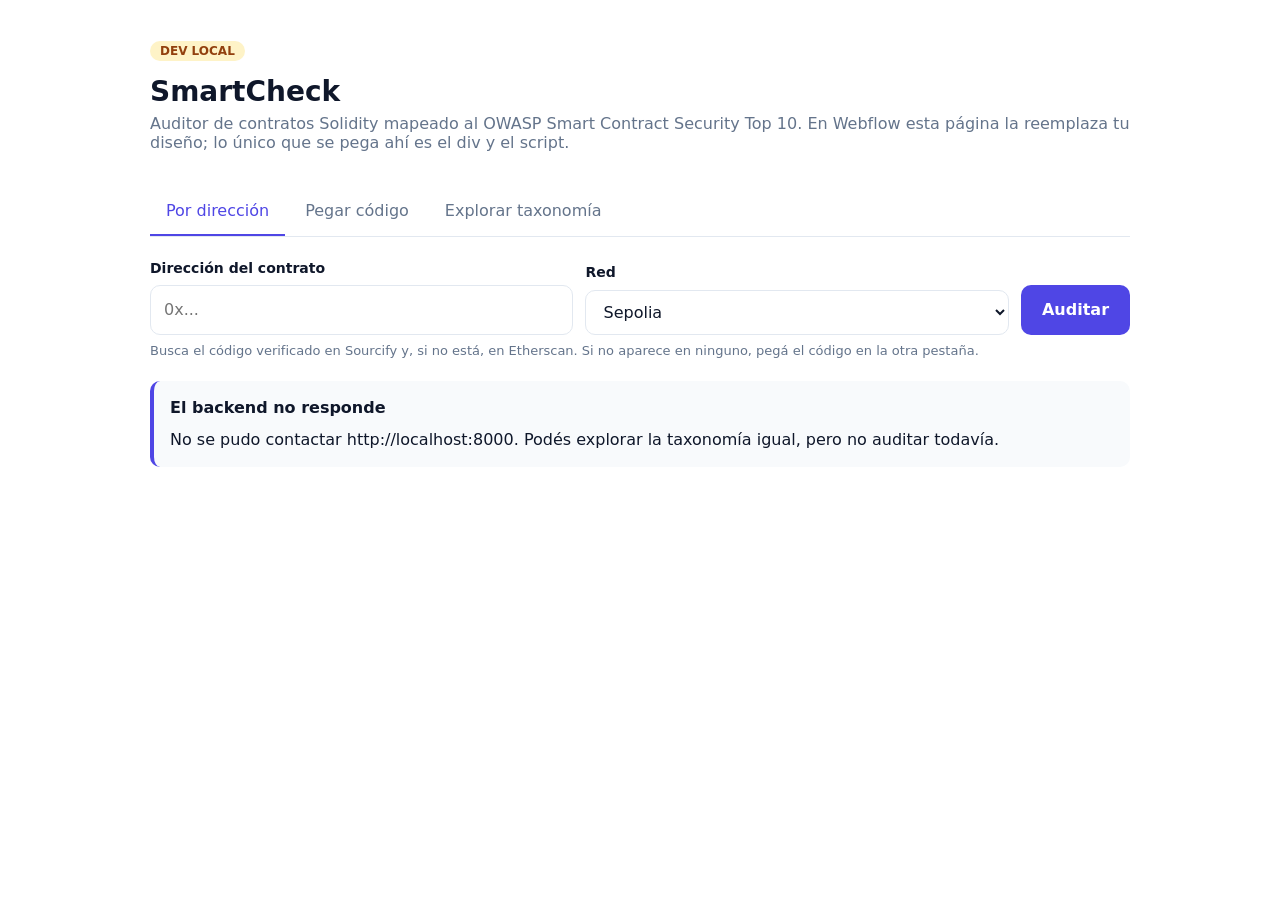
==== index.html @ c464e057 "Add vanilla-JS frontend for Webflow deployment No build step on purpose: Webflow cannot host a Vite " ====
<!doctype html>
<html lang="es">
  <head>
    <meta charset="utf-8" />
    <meta name="viewport" content="width=device-width, initial-scale=1" />
    <title>SmartCheck — dev local</title>

    <!--
      Harness de desarrollo local. NO se despliega: replica lo que hace Webflow
      con los snippets de webflow/ para poder iterar sin publicar cada cambio.

      Uso:  python -m http.server 3000     (desde la raiz del repo)
            http://localhost:3000
    -->
    <script>
      // En Webflow esto sale de webflow/head.html
      window.SMARTCHECK_API = "http://localhost:8000";
    </script>

    <link rel="stylesheet" href="./src/app.css" />
    <style>
      body {
        margin: 0;
        padding: 40px 20px;
        font-family:
          system-ui, -apple-system, "Segoe UI", Roboto, Helvetica, Arial, sans-serif;
        background: #fff;
        color: #0f172a;
      }
      .dev-header {
        max-width: 980px;
        margin: 0 auto 28px;
      }
      .dev-header h1 {
        margin: 0 0 6px;
        font-size: 1.75rem;
      }
      .dev-header p {
        margin: 0;
        color: #64748b;
      }
      .dev-badge {
        display: inline-block;
        margin-bottom: 14px;
        padding: 3px 10px;
        border-radius: 999px;
        background: #fef3c7;
        color: #92400e;
        font-size: 0.75rem;
        font-weight: 700;
        text-transform: uppercase;
      }
      @media (prefers-color-scheme: dark) {
        body {
          background: #0f172a;
          color: #f1f5f9;
        }
        .dev-header p {
          color: #94a3b8;
        }
      }
    </style>
  </head>
  <body>
    <div class="dev-header">
      <span class="dev-badge">dev local</span>
      <h1>SmartCheck</h1>
      <p>
        Auditor de contratos Solidity mapeado al OWASP Smart Contract Security
        Top 10. En Webflow esta página la reemplaza tu diseño; lo único que se
        pega ahí es el div y el script.
      </p>
    </div>

    <div id="smartcheck-app"></div>

    <script type="module">
      import { mount } from "./src/app.js";
      mount("#smartcheck-app");
    </script>
  </body>
</html>
---- src/app.css ----
/**
 * Estilos de SmartCheck.
 *
 * Todo va namespaceado bajo .sc- para no pelearse con los estilos de Webflow,
 * que inyecta su propio reset y clases globales. Las variables se declaran en
 * el contenedor, no en :root, por la misma razon.
 */

.sc-app {
  --sc-bg: #ffffff;
  --sc-surface: #f8fafc;
  --sc-border: #e2e8f0;
  --sc-text: #0f172a;
  --sc-muted: #64748b;
  --sc-accent: #4f46e5;
  --sc-ok: #16a34a;
  --sc-warning: #d97706;
  --sc-risk: #dc2626;
  --sc-na: #94a3b8;
  --sc-radius: 10px;

  box-sizing: border-box;
  max-width: 980px;
  margin: 0 auto;
  padding: 8px 0 48px;
  font-family: inherit;
  color: var(--sc-text);
  line-height: 1.6;
}

.sc-app *,
.sc-app *::before,
.sc-app *::after {
  box-sizing: border-box;
}

@media (prefers-color-scheme: dark) {
  .sc-app:not([data-theme="light"]) {
    --sc-bg: #0f172a;
    --sc-surface: #1e293b;
    --sc-border: #334155;
    --sc-text: #f1f5f9;
    --sc-muted: #94a3b8;
    --sc-accent: #818cf8;
  }
}

/* --- Formulario ---------------------------------------------------------- */

.sc-tabs {
  display: flex;
  gap: 4px;
  margin-bottom: 20px;
  border-bottom: 1px solid var(--sc-border);
}

.sc-tab {
  padding: 10px 16px;
  border: 0;
  border-bottom: 2px solid transparent;
  background: none;
  font: inherit;
  font-weight: 500;
  color: var(--sc-muted);
  cursor: pointer;
}

.sc-tab[aria-selected="true"] {
  color: var(--sc-accent);
  border-bottom-color: var(--sc-accent);
}

.sc-panel[hidden] {
  display: none;
}

.sc-field {
  margin-bottom: 14px;
}

.sc-label {
  display: block;
  margin-bottom: 6px;
  font-size: 0.875rem;
  font-weight: 600;
}

.sc-input,
.sc-select,
.sc-textarea {
  width: 100%;
  padding: 11px 13px;
  border: 1px solid var(--sc-border);
  border-radius: var(--sc-radius);
  background: var(--sc-bg);
  color: var(--sc-text);
  font: inherit;
}

.sc-input:focus-visible,
.sc-select:focus-visible,
.sc-textarea:focus-visible,
.sc-btn:focus-visible,
.sc-tab:focus-visible,
.sc-cat-header:focus-visible {
  outline: 2px solid var(--sc-accent);
  outline-offset: 2px;
}

.sc-textarea {
  min-height: 220px;
  font-family: ui-monospace, SFMono-Regular, Menlo, Consolas, monospace;
  font-size: 0.8125rem;
  line-height: 1.5;
  resize: vertical;
}

.sc-row {
  display: flex;
  gap: 12px;
  flex-wrap: wrap;
  align-items: flex-end;
}

.sc-row > .sc-field {
  flex: 1 1 200px;
  margin-bottom: 0;
}

.sc-btn {
  padding: 11px 20px;
  border: 1px solid transparent;
  border-radius: var(--sc-radius);
  background: var(--sc-accent);
  color: #fff;
  font: inherit;
  font-weight: 600;
  cursor: pointer;
  white-space: nowrap;
}

.sc-btn:hover:not(:disabled) {
  filter: brightness(1.08);
}

.sc-btn:disabled {
  opacity: 0.55;
  cursor: not-allowed;
}

.sc-btn--ghost {
  background: transparent;
  border-color: var(--sc-border);
  color: var(--sc-text);
}

.sc-hint {
  margin: 6px 0 0;
  font-size: 0.8125rem;
  color: var(--sc-muted);
}

/* --- Estados ------------------------------------------------------------- */

.sc-alert {
  padding: 14px 16px;
  border-radius: var(--sc-radius);
  border-left: 4px solid var(--sc-risk);
  background: var(--sc-surface);
  margin: 20px 0;
}

.sc-alert--info {
  border-left-color: var(--sc-accent);
}

.sc-loading {
  display: flex;
  align-items: center;
  gap: 12px;
  padding: 20px;
  border-radius: var(--sc-radius);
  background: var(--sc-surface);
  margin: 20px 0;
}

.sc-spinner {
  width: 20px;
  height: 20px;
  flex-shrink: 0;
  border: 2px solid var(--sc-border);
  border-top-color: var(--sc-accent);
  border-radius: 50%;
  animation: sc-spin 0.8s linear infinite;
}

@keyframes sc-spin {
  to {
    transform: rotate(360deg);
  }
}

@media (prefers-reduced-motion: reduce) {
  .sc-spinner {
    animation-duration: 2.5s;
  }
}

/* --- Resultado ----------------------------------------------------------- */

.sc-verdict {
  padding: 18px 20px;
  border-radius: var(--sc-radius);
  background: var(--sc-surface);
  margin-bottom: 8px;
  border-left: 5px solid var(--sc-na);
}

.sc-verdict[data-verdict="listo"] {
  border-left-color: var(--sc-ok);
}
.sc-verdict[data-verdict="revisar"] {
  border-left-color: var(--sc-warning);
}
.sc-verdict[data-verdict="no-listo"] {
  border-left-color: var(--sc-risk);
}

.sc-verdict-label {
  display: block;
  font-size: 1.125rem;
  font-weight: 700;
  text-transform: uppercase;
  letter-spacing: 0.02em;
  margin-bottom: 4px;
}

.sc-meta {
  display: flex;
  flex-wrap: wrap;
  gap: 8px 20px;
  margin: 0 0 24px;
  font-size: 0.8125rem;
  color: var(--sc-muted);
}

.sc-meta code {
  font-size: 0.8125rem;
  word-break: break-all;
}

.sc-actions {
  display: flex;
  flex-wrap: wrap;
  gap: 10px;
  margin-bottom: 28px;
}

.sc-cats {
  display: grid;
  gap: 10px;
}

.sc-cat {
  border: 1px solid var(--sc-border);
  border-radius: var(--sc-radius);
  overflow: hidden;
  background: var(--sc-bg);
}

.sc-cat-header {
  display: flex;
  align-items: center;
  gap: 12px;
  width: 100%;
  padding: 14px 16px;
  border: 0;
  border-left: 4px solid var(--sc-na);
  background: none;
  font: inherit;
  color: inherit;
  text-align: left;
  cursor: pointer;
}

.sc-cat[data-status="ok"] .sc-cat-header {
  border-left-color: var(--sc-ok);
}
.sc-cat[data-status="warning"] .sc-cat-header {
  border-left-color: var(--sc-warning);
}
.sc-cat[data-status="risk"] .sc-cat-header {
  border-left-color: var(--sc-risk);
}

.sc-cat-id {
  flex-shrink: 0;
  font-family: ui-monospace, Menlo, Consolas, monospace;
  font-size: 0.75rem;
  font-weight: 700;
  color: var(--sc-muted);
}

.sc-cat-name {
  flex: 1;
  font-weight: 600;
}

.sc-badge {
  flex-shrink: 0;
  padding: 3px 10px;
  border-radius: 999px;
  font-size: 0.75rem;
  font-weight: 600;
  background: var(--sc-surface);
  color: var(--sc-na);
}

.sc-cat[data-status="ok"] .sc-badge {
  color: var(--sc-ok);
}
.sc-cat[data-status="warning"] .sc-badge {
  color: var(--sc-warning);
}
.sc-cat[data-status="risk"] .sc-badge {
  color: var(--sc-risk);
}

.sc-chevron {
  flex-shrink: 0;
  color: var(--sc-muted);
  transition: transform 0.15s ease;
}

.sc-cat-header[aria-expanded="true"] .sc-chevron {
  transform: rotate(90deg);
}

.sc-cat-body {
  padding: 4px 16px 18px;
  border-top: 1px solid var(--sc-border);
}

.sc-cat-body[hidden] {
  display: none;
}

.sc-cat-body h4 {
  margin: 16px 0 6px;
  font-size: 0.8125rem;
  text-transform: uppercase;
  letter-spacing: 0.04em;
  color: var(--sc-muted);
}

.sc-note {
  padding: 12px 14px;
  border-radius: 8px;
  background: var(--sc-surface);
  color: var(--sc-muted);
  font-size: 0.875rem;
}

.sc-findings {
  margin: 0;
  padding: 0;
  list-style: none;
  display: grid;
  gap: 10px;
}

.sc-finding {
  padding: 12px 14px;
  border-radius: 8px;
  background: var(--sc-surface);
  font-size: 0.875rem;
}

.sc-finding-head {
  display: flex;
  flex-wrap: wrap;
  gap: 8px;
  align-items: center;
  margin-bottom: 6px;
}

.sc-finding code {
  font-size: 0.8125rem;
  font-weight: 600;
}

.sc-sev {
  padding: 1px 8px;
  border-radius: 999px;
  font-size: 0.6875rem;
  font-weight: 700;
  text-transform: uppercase;
  color: #fff;
  background: var(--sc-na);
}

.sc-sev[data-sev="high"] {
  background: var(--sc-risk);
}
.sc-sev[data-sev="medium"] {
  background: var(--sc-warning);
}
.sc-sev[data-sev="low"] {
  background: #0284c7;
}

.sc-finding-loc {
  font-size: 0.75rem;
  color: var(--sc-muted);
}

.sc-finding-desc {
  margin: 0;
  white-space: pre-wrap;
  font-family: ui-monospace, Menlo, Consolas, monospace;
  font-size: 0.75rem;
  color: var(--sc-muted);
  overflow-x: auto;
}

.sc-empty {
  margin: 0;
  color: var(--sc-muted);
  font-size: 0.875rem;
}

.sc-sr {
  position: absolute;
  width: 1px;
  height: 1px;
  padding: 0;
  margin: -1px;
  overflow: hidden;
  clip: rect(0, 0, 0, 0);
  white-space: nowrap;
  border: 0;
}

@media (max-width: 560px) {
  .sc-cat-header {
    flex-wrap: wrap;
  }
  .sc-cat-name {
    flex-basis: 100%;
    order: 3;
  }
}
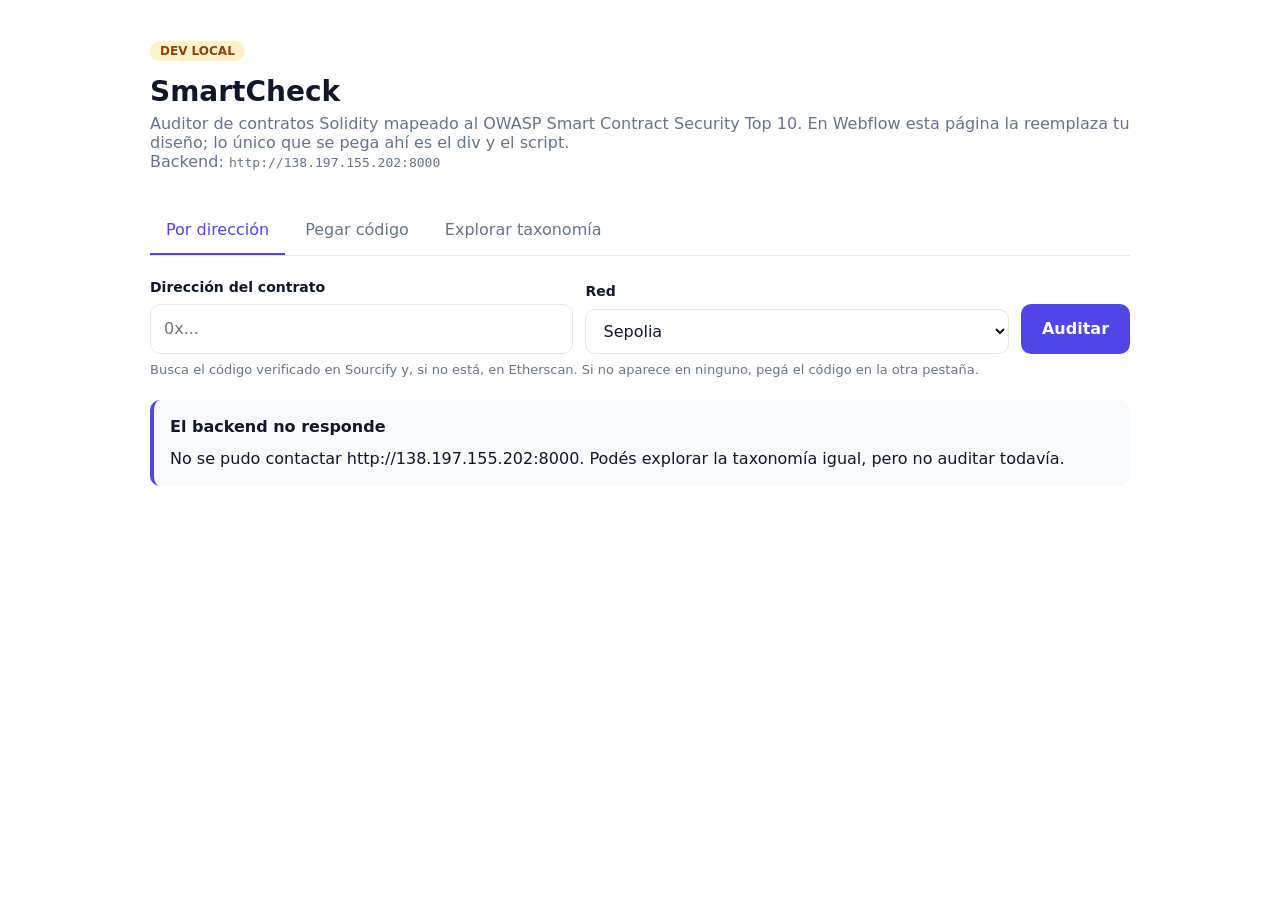
==== commit 3664861f: "Point the dev harness at the deployed backend index.html now defaults to the droplet and accepts ?ap" ====
--- a/index.html
+++ b/index.html
@@ -13,8 +13,12 @@
             http://localhost:3000
     -->
     <script>
-      // En Webflow esto sale de webflow/head.html
-      window.SMARTCHECK_API = "http://localhost:8000";
+      // En Webflow esto sale de webflow/head.html.
+      // Aca se puede apuntar a otro backend por query string sin editar nada:
+      //   http://localhost:5173/?api=http://localhost:8000
+      var BACKEND_DESPLEGADO = "http://138.197.155.202:8000";
+      window.SMARTCHECK_API =
+        new URLSearchParams(location.search).get("api") || BACKEND_DESPLEGADO;
     </script>
 
     <link rel="stylesheet" href="./src/app.css" />
@@ -70,7 +74,12 @@
         Top 10. En Webflow esta página la reemplaza tu diseño; lo único que se
         pega ahí es el div y el script.
       </p>
+      <p>Backend: <code id="dev-api"></code></p>
     </div>
+
+    <script>
+      document.getElementById("dev-api").textContent = window.SMARTCHECK_API;
+    </script>
 
     <div id="smartcheck-app"></div>
 
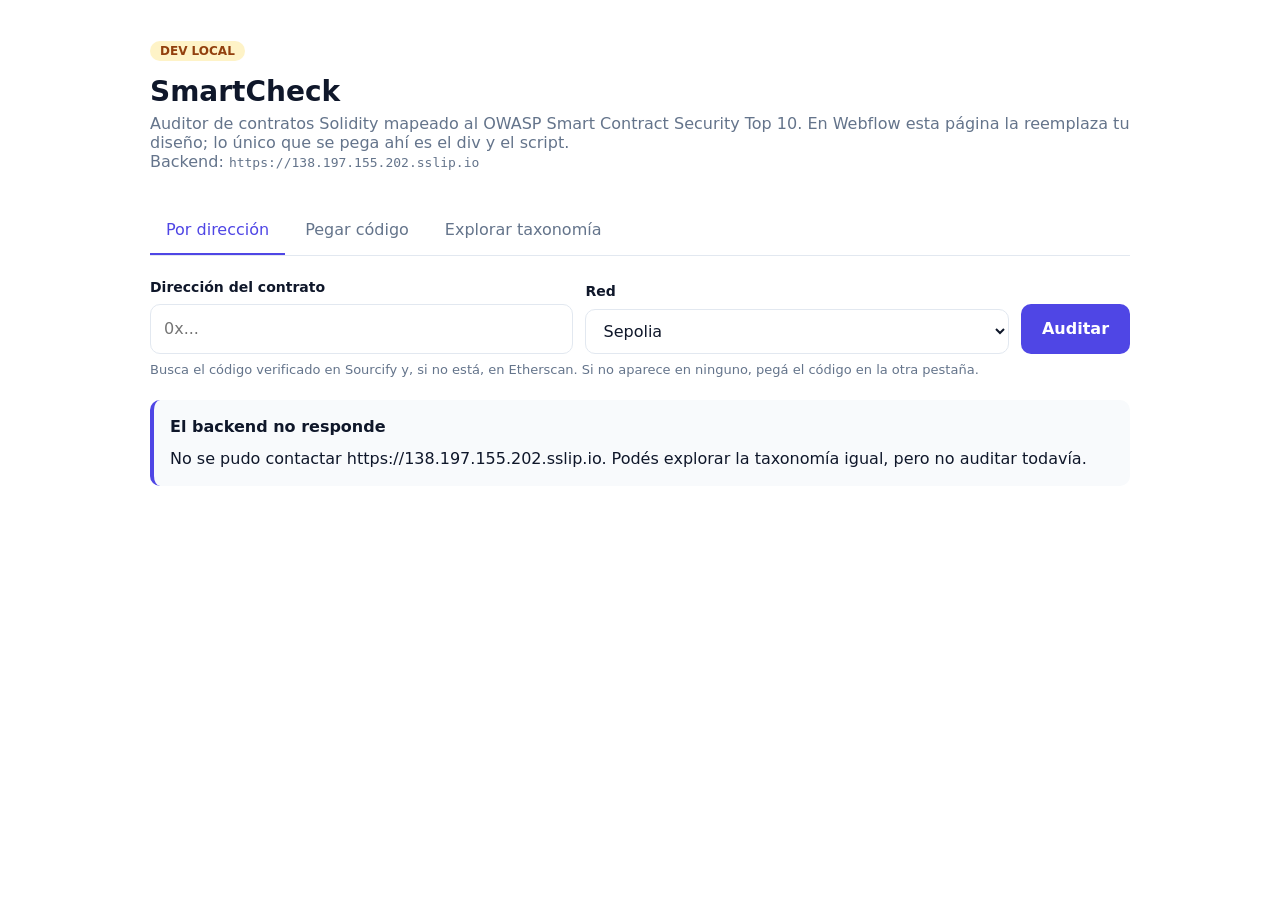
==== commit 55237863: "Point the frontend at HTTPS and make polling survive a 429 Now that the backend rate-limits, a 429 o" ====
--- a/index.html
+++ b/index.html
@@ -16,7 +16,7 @@
       // En Webflow esto sale de webflow/head.html.
       // Aca se puede apuntar a otro backend por query string sin editar nada:
       //   http://localhost:5173/?api=http://localhost:8000
-      var BACKEND_DESPLEGADO = "http://138.197.155.202:8000";
+      var BACKEND_DESPLEGADO = "https://138.197.155.202.sslip.io";
       window.SMARTCHECK_API =
         new URLSearchParams(location.search).get("api") || BACKEND_DESPLEGADO;
     </script>
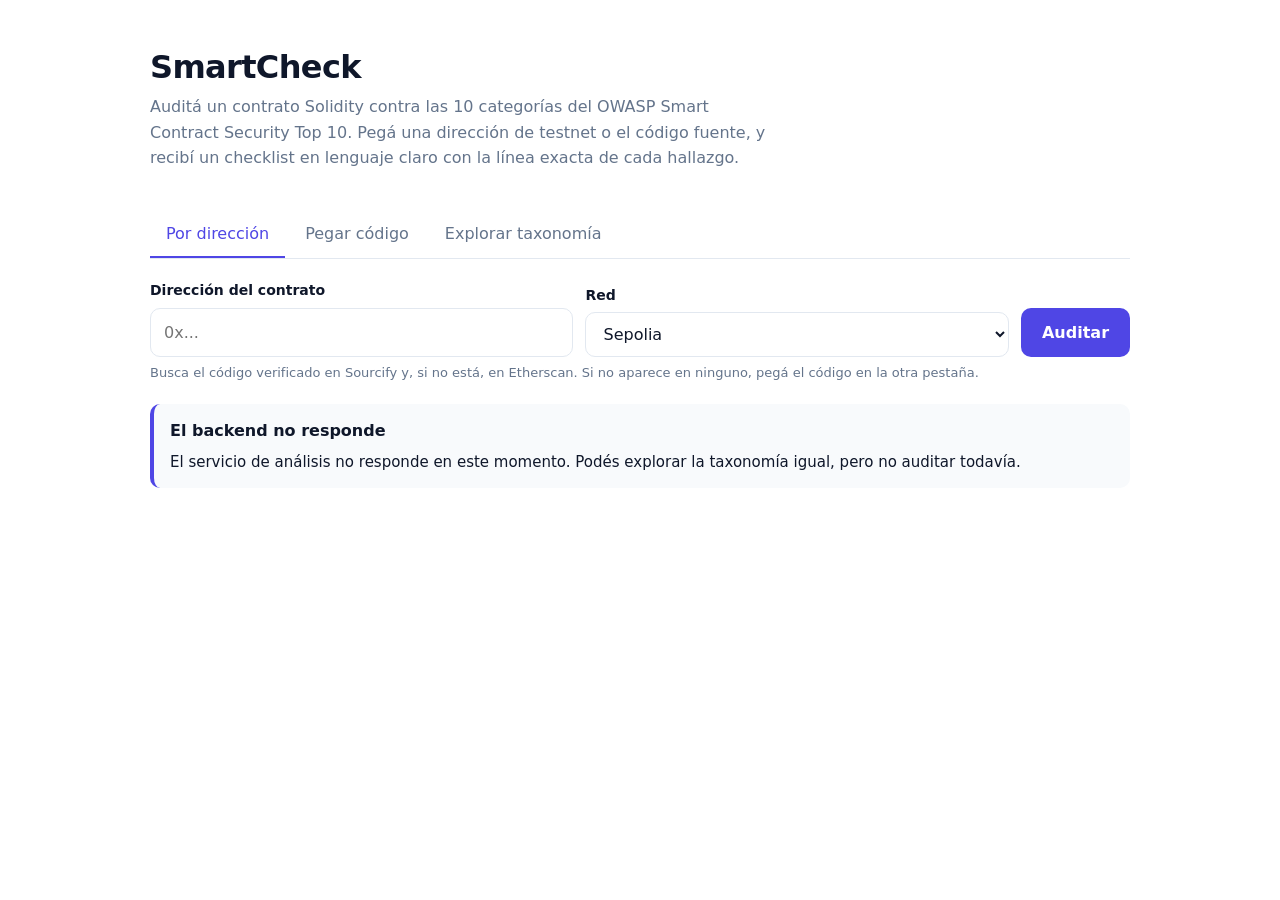
==== commit a5a54604: "Remove dev-facing text from the UI and collapse Webflow setup to one snippet The deployed site was s" ====
--- a/index.html
+++ b/index.html
@@ -1,85 +1,77 @@
 <!doctype html>
+<!--
+  ============================================================================
+  ESTE ARCHIVO NO SE DESPLIEGA. Es solo para desarrollo local.
+  ============================================================================
+
+  Usa rutas relativas (./src/app.js) que en Webflow no resuelven a nada.
+  Si lo pegas ahi, la app no carga.
+
+  Para Webflow: pega webflow/embed.html y nada mas.
+
+  Uso local:  python -m http.server 5173 --bind 127.0.0.1
+              http://localhost:5173
+  Otro backend:  http://localhost:5173/?api=http://localhost:8000
+  ============================================================================
+-->
 <html lang="es">
   <head>
     <meta charset="utf-8" />
     <meta name="viewport" content="width=device-width, initial-scale=1" />
-    <title>SmartCheck — dev local</title>
+    <title>SmartCheck</title>
 
-    <!--
-      Harness de desarrollo local. NO se despliega: replica lo que hace Webflow
-      con los snippets de webflow/ para poder iterar sin publicar cada cambio.
-
-      Uso:  python -m http.server 3000     (desde la raiz del repo)
-            http://localhost:3000
-    -->
     <script>
-      // En Webflow esto sale de webflow/head.html.
-      // Aca se puede apuntar a otro backend por query string sin editar nada:
-      //   http://localhost:5173/?api=http://localhost:8000
-      var BACKEND_DESPLEGADO = "https://138.197.155.202.sslip.io";
-      window.SMARTCHECK_API =
-        new URLSearchParams(location.search).get("api") || BACKEND_DESPLEGADO;
+      // En Webflow esto no hace falta: src/api.js ya trae el backend por default.
+      var apiOverride = new URLSearchParams(location.search).get("api");
+      if (apiOverride) window.SMARTCHECK_API = apiOverride;
     </script>
 
     <link rel="stylesheet" href="./src/app.css" />
     <style>
       body {
         margin: 0;
-        padding: 40px 20px;
+        padding: 48px 20px;
         font-family:
           system-ui, -apple-system, "Segoe UI", Roboto, Helvetica, Arial, sans-serif;
         background: #fff;
         color: #0f172a;
       }
-      .dev-header {
+      .page-head {
         max-width: 980px;
-        margin: 0 auto 28px;
+        margin: 0 auto 32px;
       }
-      .dev-header h1 {
-        margin: 0 0 6px;
-        font-size: 1.75rem;
+      .page-head h1 {
+        margin: 0 0 8px;
+        font-size: 2rem;
+        letter-spacing: -0.02em;
       }
-      .dev-header p {
+      .page-head p {
         margin: 0;
+        max-width: 62ch;
         color: #64748b;
-      }
-      .dev-badge {
-        display: inline-block;
-        margin-bottom: 14px;
-        padding: 3px 10px;
-        border-radius: 999px;
-        background: #fef3c7;
-        color: #92400e;
-        font-size: 0.75rem;
-        font-weight: 700;
-        text-transform: uppercase;
+        line-height: 1.6;
       }
       @media (prefers-color-scheme: dark) {
         body {
           background: #0f172a;
           color: #f1f5f9;
         }
-        .dev-header p {
+        .page-head p {
           color: #94a3b8;
         }
       }
     </style>
   </head>
   <body>
-    <div class="dev-header">
-      <span class="dev-badge">dev local</span>
+    <div class="page-head">
       <h1>SmartCheck</h1>
       <p>
-        Auditor de contratos Solidity mapeado al OWASP Smart Contract Security
-        Top 10. En Webflow esta página la reemplaza tu diseño; lo único que se
-        pega ahí es el div y el script.
+        Auditá un contrato Solidity contra las 10 categorías del OWASP Smart
+        Contract Security Top 10. Pegá una dirección de testnet o el código
+        fuente, y recibí un checklist en lenguaje claro con la línea exacta de
+        cada hallazgo.
       </p>
-      <p>Backend: <code id="dev-api"></code></p>
     </div>
-
-    <script>
-      document.getElementById("dev-api").textContent = window.SMARTCHECK_API;
-    </script>
 
     <div id="smartcheck-app"></div>
 
--- a/src/app.css
+++ b/src/app.css
@@ -34,6 +34,81 @@
   box-sizing: border-box;
 }
 
+/* --- Reset defensivo ------------------------------------------------------
+ * Webflow inyecta su propio normalize y estilos base para h1-h6, p, ul, a y
+ * label. Sin neutralizarlos, la app hereda titulos gigantes, vinetas con
+ * padding-left de 40px y links subrayados.
+ *
+ * La especificidad esta elegida a proposito: `.sc-app :where(p)` cuenta como
+ * (0,1,0) — le gana a los selectores de elemento de Webflow (0,0,1) pero empata
+ * con las clases de componente de abajo, que por venir despues siempre ganan.
+ * Escribirlo como `.sc-app p` (0,1,1) le pisaria los estilos a `.sc-hint`, y con
+ * `:where(.sc-app) :where(p)` (0,0,0) ganaria Webflow. Es el punto medio justo.
+ */
+
+.sc-app :where(h2, h3, h4) {
+  margin: 0;
+  font-family: inherit;
+  font-weight: 600;
+  font-size: 1rem;
+  line-height: 1.4;
+  letter-spacing: normal;
+  text-transform: none;
+  color: inherit;
+}
+
+.sc-app :where(p) {
+  margin: 0 0 10px;
+  font-size: 0.9375rem;
+}
+
+.sc-app :where(p:last-child) {
+  margin-bottom: 0;
+}
+
+.sc-app :where(ul, ol) {
+  margin: 0;
+  padding: 0;
+  list-style: none;
+}
+
+.sc-app :where(a) {
+  color: var(--sc-accent);
+  text-decoration: none;
+}
+
+.sc-app :where(label) {
+  font-weight: 600;
+}
+
+.sc-app :where(button) {
+  font-family: inherit;
+  text-transform: none;
+  -webkit-appearance: none;
+  appearance: none;
+}
+
+.sc-app :where(input, select, textarea) {
+  font-family: inherit;
+  margin: 0;
+  min-height: 0;
+  max-width: none;
+}
+
+.sc-app :where(code, pre) {
+  font-family: ui-monospace, SFMono-Regular, Menlo, Consolas, monospace;
+  background: none;
+  padding: 0;
+  margin: 0;
+  border: 0;
+  white-space: normal;
+  color: inherit;
+}
+
+.sc-app :where(table) {
+  border-collapse: collapse;
+}
+
 @media (prefers-color-scheme: dark) {
   .sc-app:not([data-theme="light"]) {
     --sc-bg: #0f172a;
@@ -172,6 +247,24 @@
 
 .sc-alert--info {
   border-left-color: var(--sc-accent);
+}
+
+/* Salida del compilador: mantiene la alineacion del caret de solc, que indica
+ * la columna exacta del error. Scrollea horizontal en vez de wrapear, porque
+ * cortar la linea desalinea el caret y lo vuelve inutil. */
+.sc-error-detail {
+  margin: 10px 0 0;
+  padding: 12px 14px;
+  border-radius: 8px;
+  background: var(--sc-bg);
+  border: 1px solid var(--sc-border);
+  font-family: ui-monospace, SFMono-Regular, Menlo, Consolas, monospace;
+  font-size: 0.75rem;
+  line-height: 1.5;
+  color: var(--sc-muted);
+  white-space: pre;
+  overflow-x: auto;
+  tab-size: 4;
 }
 
 .sc-loading {
